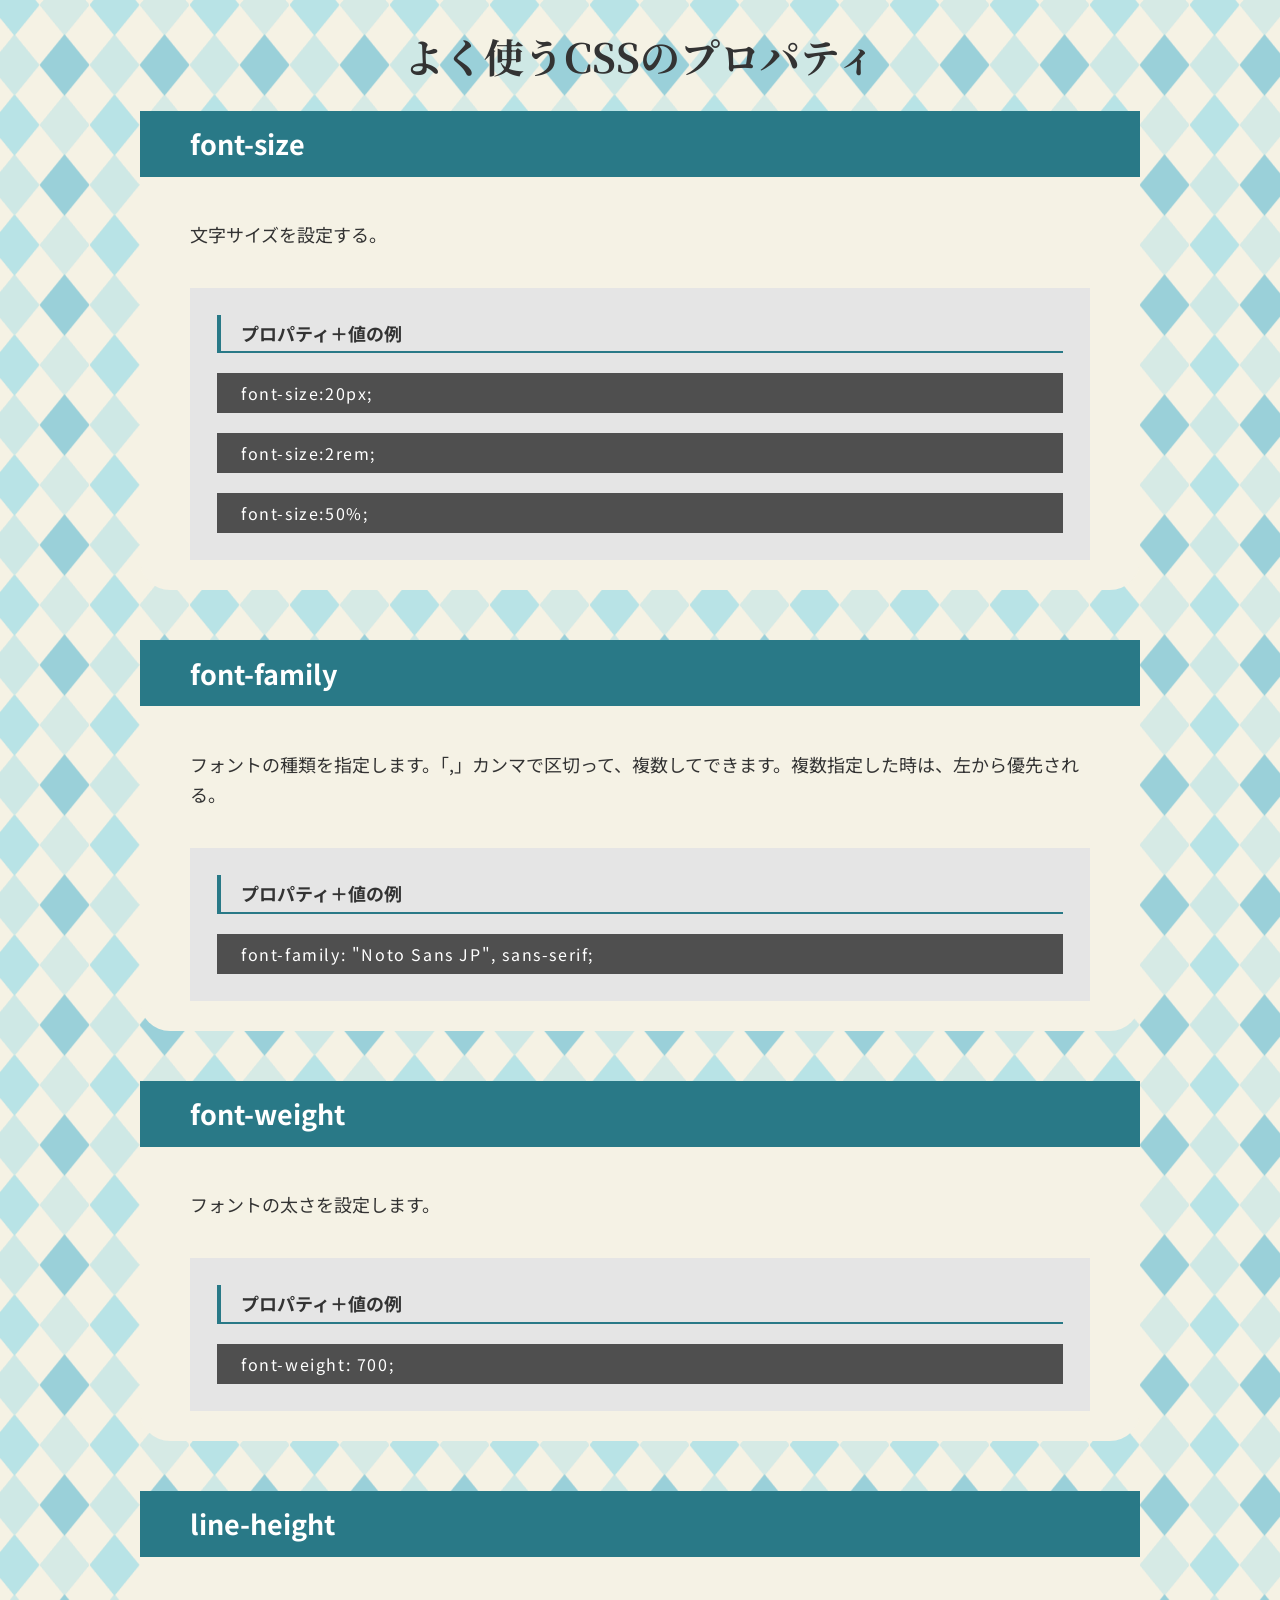
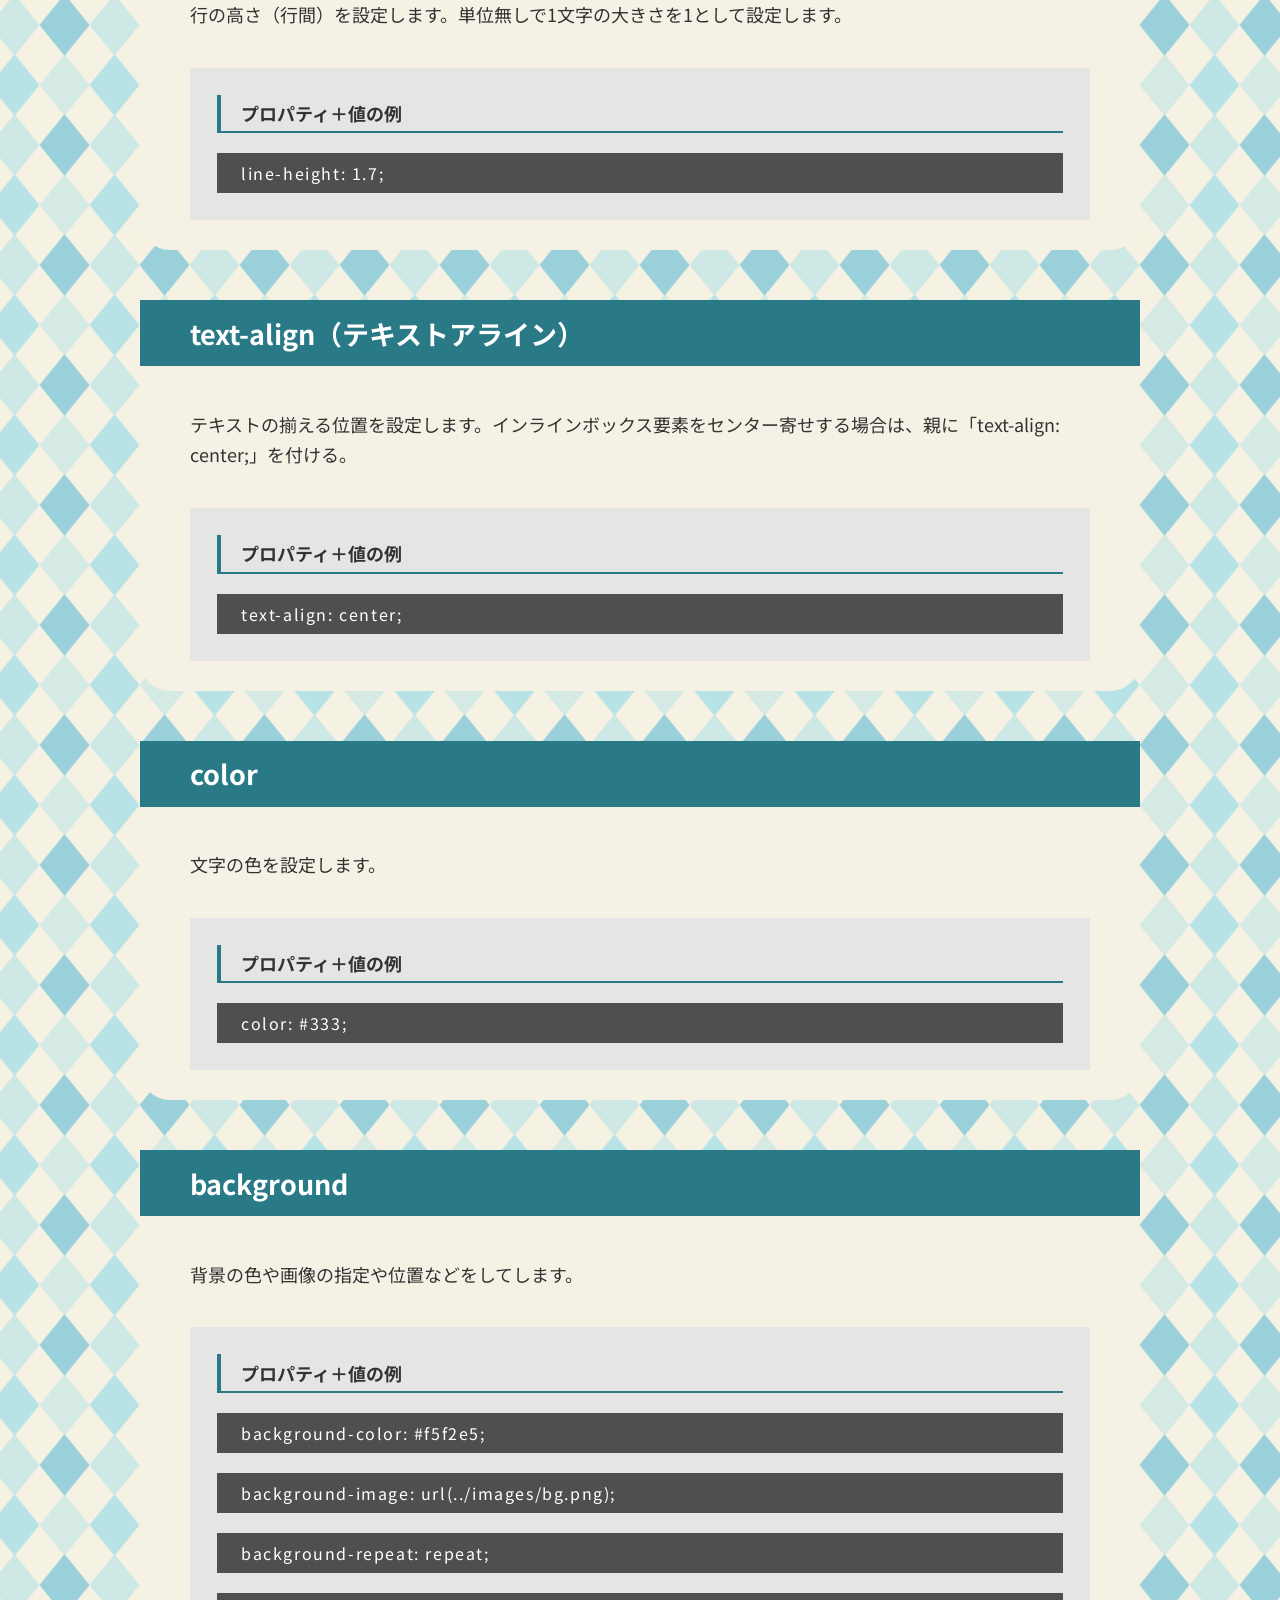
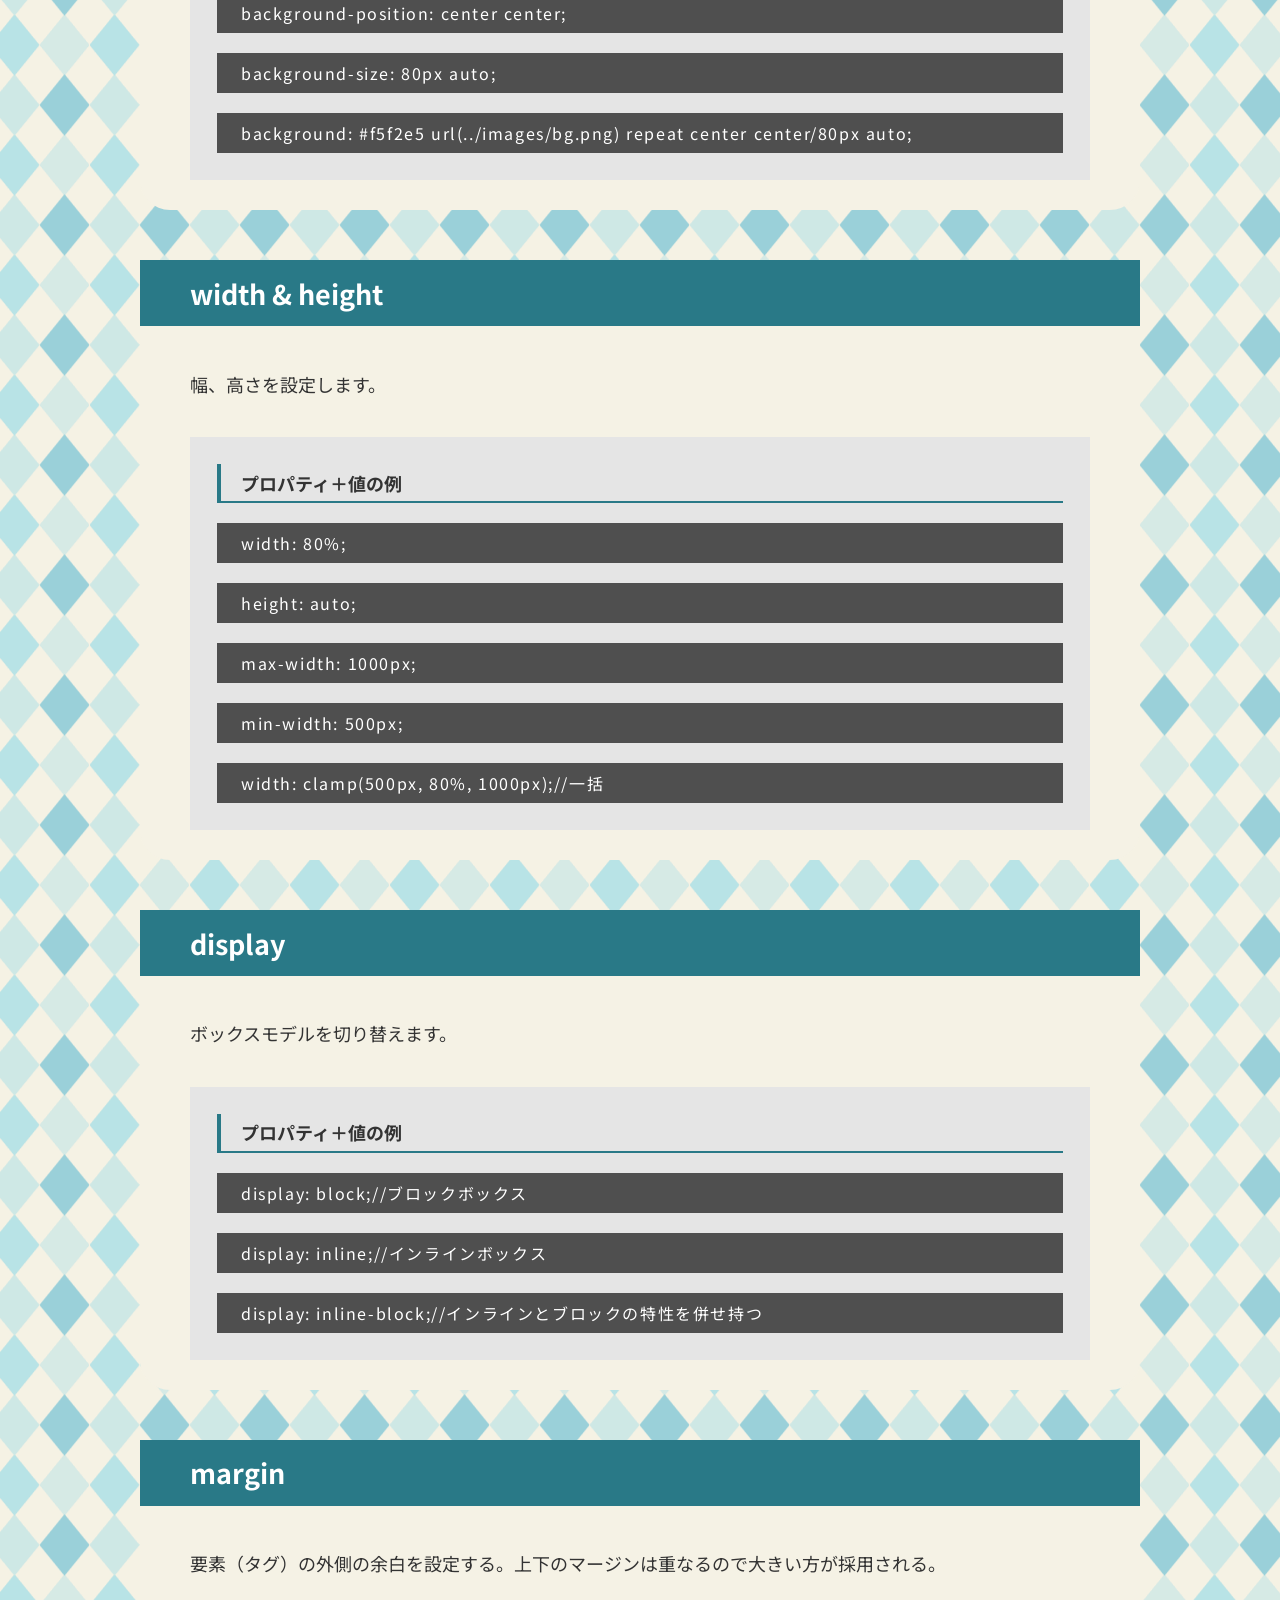
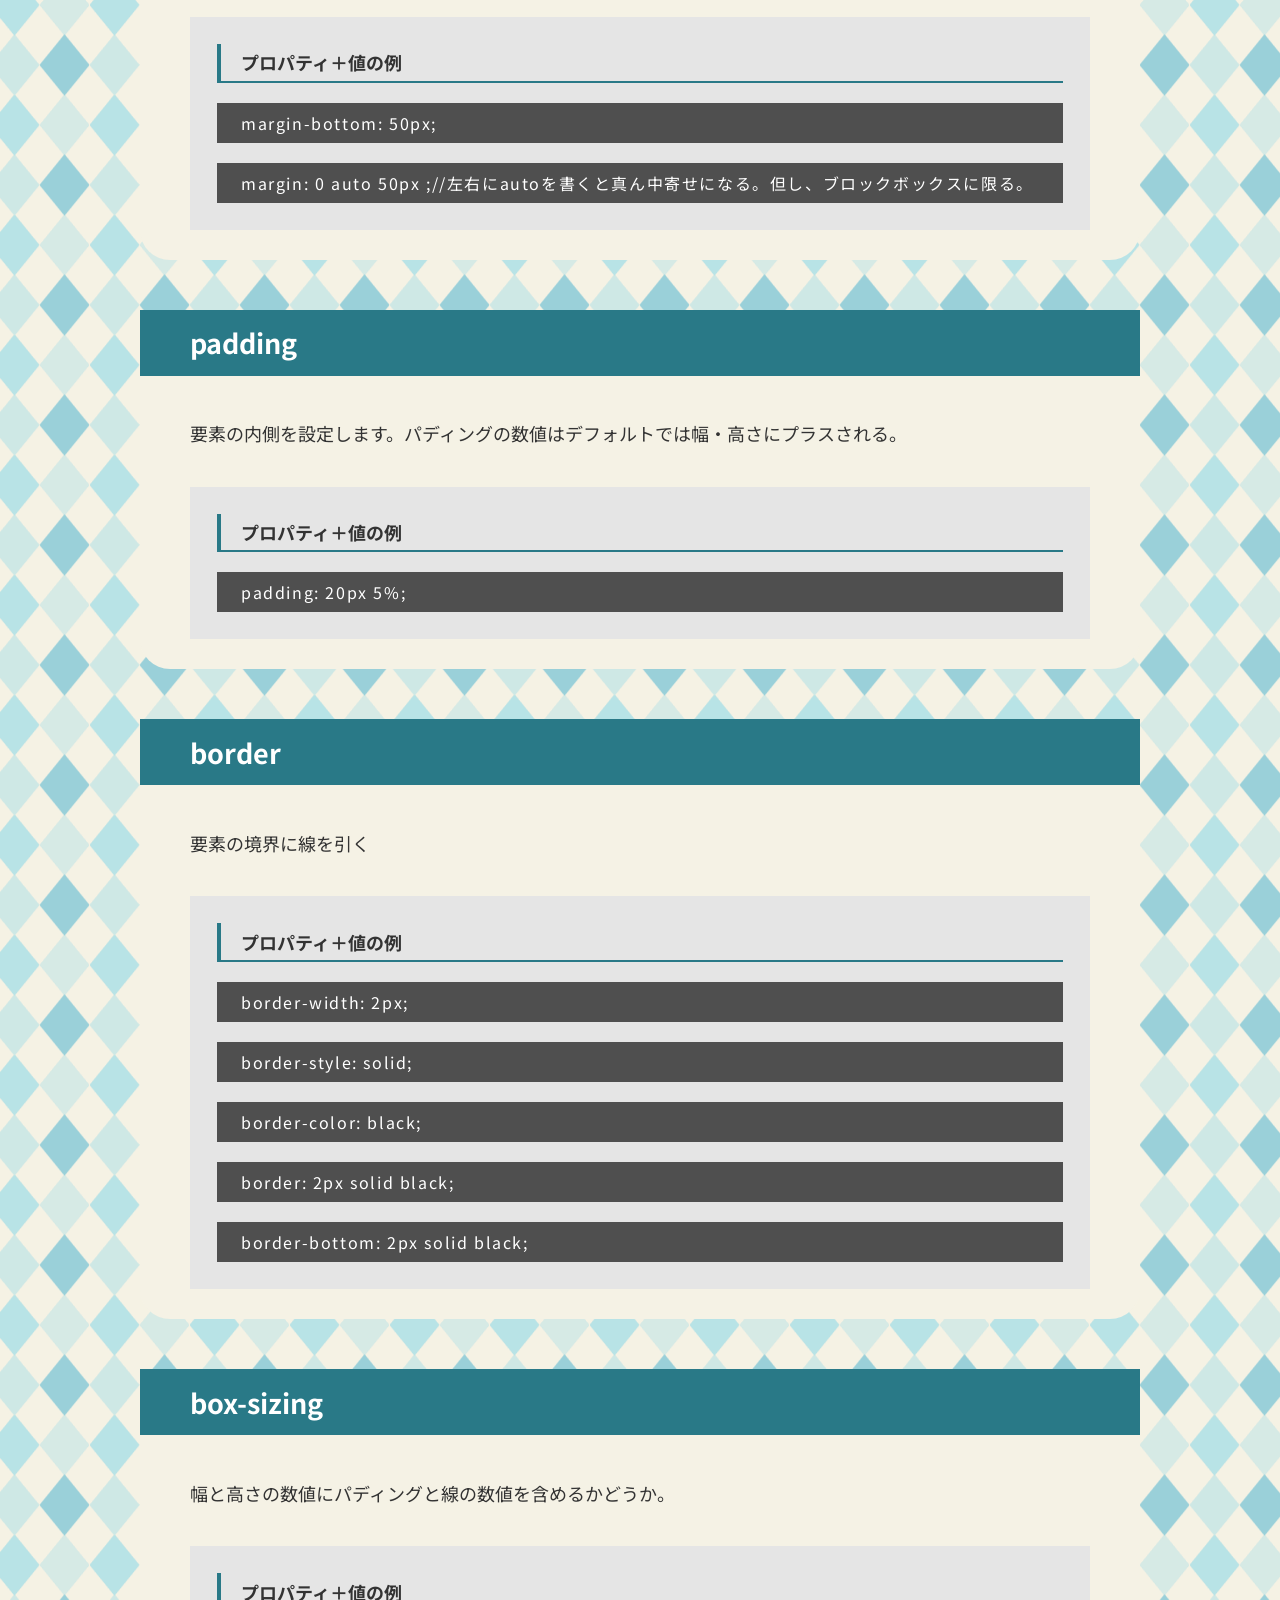
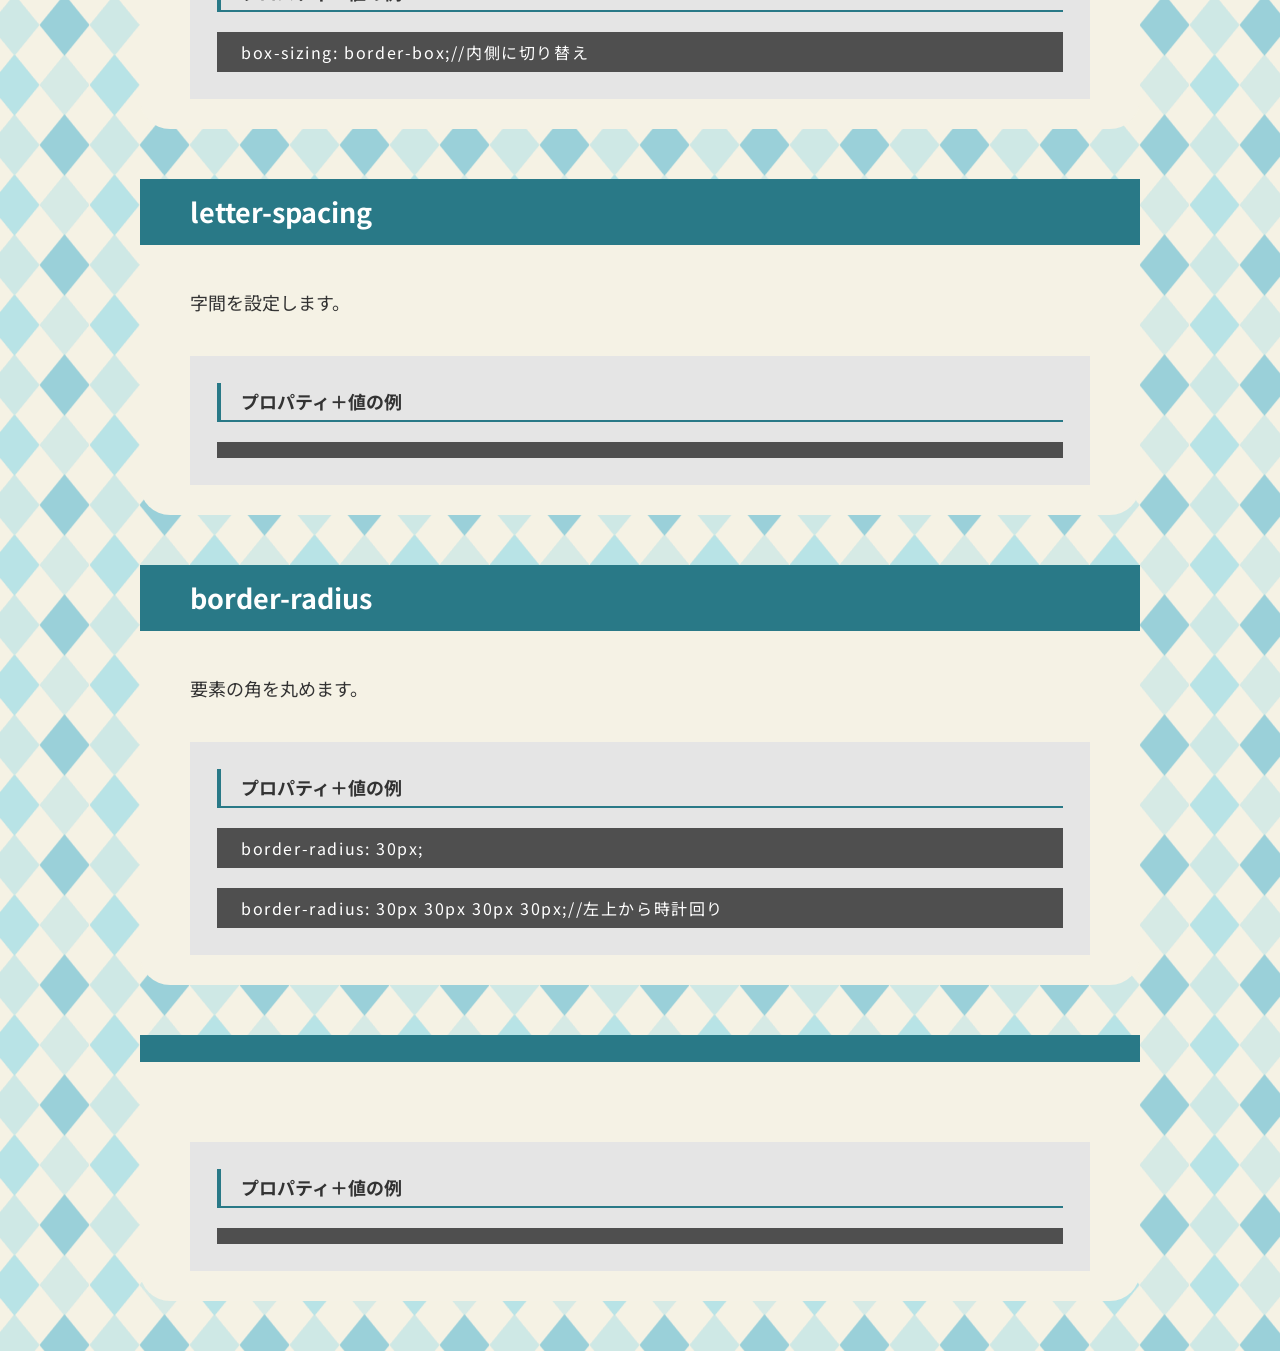
==== index.html @ 4ee24ee9 "first commit" ====
<!DOCTYPE html>
<html lang="ja">

<head>
  <meta charset="UTF-8">
  <meta name="viewport" content="width=device-width, initial-scale=1.0">
  <link rel="preconnect" href="https://fonts.googleapis.com">
  <link rel="preconnect" href="https://fonts.gstatic.com" crossorigin>
  <link
    href="https://fonts.googleapis.com/css2?family=Noto+Sans+JP:wght@100..900&family=Noto+Serif+JP:wght@200..900&display=swap"
    rel="stylesheet">
  <link rel="stylesheet" href="css/style.css">
  <title>CSSレッスン</title>
</head>

<!-- 
  class名にする際は、基本名前を同じにする。
  部分的に変更する場合は、後の部分をスペースを空けて名前を付ける。
-->

<body>
  <h1>よく使うCSSのプロパティ</h1>
  <section>
    <h2>font-size</h2>
    <p>文字サイズを設定する。</p>
    <dl>
      <dt>プロパティ＋値の例</dt>
      <dd>font-size:20px;</dd>
      <dd>font-size:2rem;</dd>
      <dd>font-size:50%;</dd>
    </dl>
  </section>

  <section>
    <h2>font-family</h2>
    <p>フォントの種類を指定します。「,」カンマで区切って、複数してできます。複数指定した時は、左から優先される。</p>
    <dl>
      <dt>プロパティ＋値の例</dt>
      <dd>font-family: "Noto Sans JP", sans-serif;</dd>
    </dl>
  </section>


  <section>
    <h2>font-weight</h2>
    <p>フォントの太さを設定します。</p>
    <dl>
      <dt>プロパティ＋値の例</dt>
      <dd>font-weight: 700;</dd>
    </dl>
  </section>

  <section>
    <h2>line-height</h2>
    <p>行の高さ（行間）を設定します。単位無しで1文字の大きさを1として設定します。</p>
    <dl>
      <dt>プロパティ＋値の例</dt>
      <dd>line-height: 1.7;</dd>
    </dl>
  </section>

  <section>
    <h2> text-align（テキストアライン）</h2>
    <p>テキストの揃える位置を設定します。インラインボックス要素をセンター寄せする場合は、親に「text-align: center;」を付ける。</p>
    <dl>
      <dt>プロパティ＋値の例</dt>
      <dd> text-align: center;</dd>
    </dl>
  </section>

  <section>
    <h2>color</h2>
    <p>文字の色を設定します。</p>
    <dl>
      <dt>プロパティ＋値の例</dt>
      <dd>color: #333;</dd>
    </dl>
  </section>

  <section>
    <h2>background</h2>
    <p>背景の色や画像の指定や位置などをしてします。</p>
    <dl>
      <dt>プロパティ＋値の例</dt>
      <dd>background-color: #f5f2e5;</dd>
      <dd> background-image: url(../images/bg.png);</dd>
      <dd>background-repeat: repeat;</dd>
      <dd>background-position: center center;</dd>
      <dd>background-size: 80px auto;</dd>
      <dd>background: #f5f2e5 url(../images/bg.png) repeat center center/80px auto;</dd>
    </dl>
  </section>

  <section>
    <h2>width &amp; height</h2>
    <p>幅、高さを設定します。</p>
    <dl>
      <dt>プロパティ＋値の例</dt>
      <dd>width: 80%;</dd>
      <dd> height: auto;</dd>
      <dd>max-width: 1000px;</dd>
      <dd>min-width: 500px;</dd>
      <dd>width: clamp(500px, 80%, 1000px);//一括</dd>
    </dl>
  </section>

  <section>
    <h2>display</h2>
    <p>ボックスモデルを切り替えます。</p>
    <dl>
      <dt>プロパティ＋値の例</dt>
      <dd>display: block;//ブロックボックス</dd>
      <dd>display: inline;//インラインボックス</dd>
      <dd>display: inline-block;//インラインとブロックの特性を併せ持つ</dd>
    </dl>
  </section>

  <section>
    <h2>margin</h2>
    <p>要素（タグ）の外側の余白を設定する。上下のマージンは重なるので大きい方が採用される。</p>
    <dl>
      <dt>プロパティ＋値の例</dt>
      <dd> margin-bottom: 50px;</dd>
      <dd>margin: 0 auto 50px ;//左右にautoを書くと真ん中寄せになる。但し、ブロックボックスに限る。</dd>
    </dl>
  </section>

  <section>
    <h2>padding</h2>
    <p>要素の内側を設定します。パディングの数値はデフォルトでは幅・高さにプラスされる。</p>
    <dl>
      <dt>プロパティ＋値の例</dt>
      <dd>padding: 20px 5%;</dd>
    </dl>
  </section>

  <section>
    <h2>border</h2>
    <p>要素の境界に線を引く</p>
    <dl>
      <dt>プロパティ＋値の例</dt>
      <dd>border-width: 2px;</dd>
      <dd>border-style: solid;</dd>
      <dd>border-color: black;</dd>
      <dd> border: 2px solid black;</dd>
      <dd>border-bottom: 2px solid black;</dd>
    </dl>
  </section>

  <section>
    <h2>box-sizing</h2>
    <p>幅と高さの数値にパディングと線の数値を含めるかどうか。</p>
    <dl>
      <dt>プロパティ＋値の例</dt>
      <dd>box-sizing: border-box;//内側に切り替え</dd>
    </dl>
  </section>

  <section>
    <h2>letter-spacing</h2>
    <p>字間を設定します。</p>
    <dl>
      <dt>プロパティ＋値の例</dt>
      <dd></dd>
    </dl>
  </section>

  <section>
    <h2>border-radius</h2>
    <p>要素の角を丸めます。</p>
    <dl>
      <dt>プロパティ＋値の例</dt>
      <dd> border-radius: 30px;</dd>
      <dd>border-radius: 30px 30px 30px 30px;//左上から時計回り</dd>
    </dl>
  </section>

  <section>
    <h2></h2>
    <p></p>
    <dl>
      <dt>プロパティ＋値の例</dt>
      <dd></dd>
    </dl>
  </section>

</body>


</html>
---- css/style.css ----
@charset "UTF-8";

html {
  font-size: 62.5%;
}

body {
  font-size: 1.8rem;
  font-family: "Noto Sans JP", sans-serif;
  color: #333;
  background-color: #f5f2e5;
  background-image: url(../images/bg.png);
  background-repeat: repeat;
  background-position: center center;
  background-size: 80px auto;
  background: #f5f2e5 url(../images/bg.png) repeat center center;
}

/* 見出しです */
h1 {
  font-size: 4rem;
  font-family: "Noto Serif JP", serif;
  text-align: center;
}

section {
  background-color: #f5f2e5;
  width: 80%;
  max-width: 1000px;
  min-width: 500px;
  height: auto;
  margin: 0 auto 50px;
  padding-bottom: 30px;
  box-sizing: border-box;
  border-radius: 30px;
  border-radius: 30px 30px 30px 30px;
}

h2 {
  padding: 0.5em 5%;
  background: #297987;
  color: #fff;
}

p {
  line-height: 1.7;
  padding: 20px 5%;
  box-sizing: border-box;
}

dl {
  padding: 1.5em;
  margin: 0 5%;
  background: #e5e5e5;
}

dt {
  font-weight: 700;
  border-bottom: 2px solid #297987;
  border-left: 4px solid #297987;
  padding: 0.3em 20px;
  box-sizing: border-box;
}

dd {
  margin: 20px 0 0 0;
  background: #4f4f4f;
  color: #fff;
  padding: 0.5em calc(20px + 4px);
  font-size: 1.6rem;
  letter-spacing: 0.1em;
}
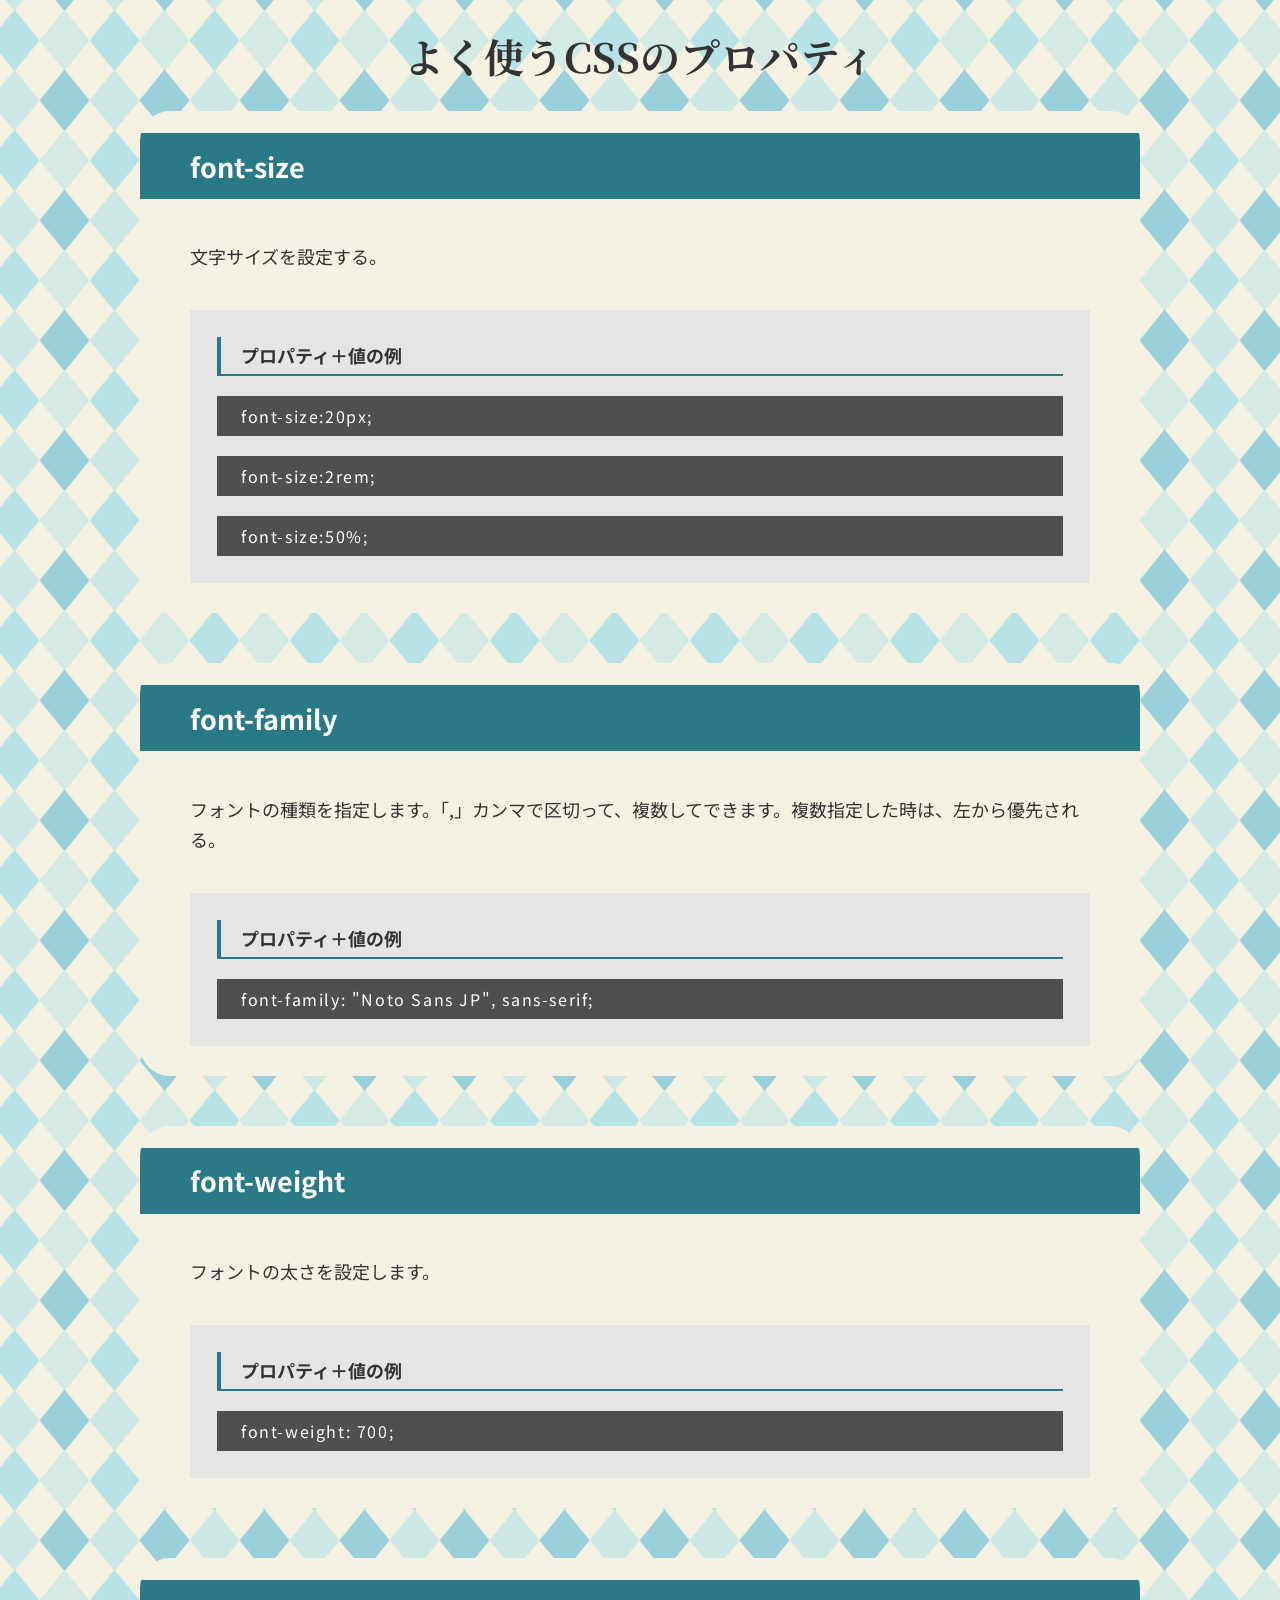
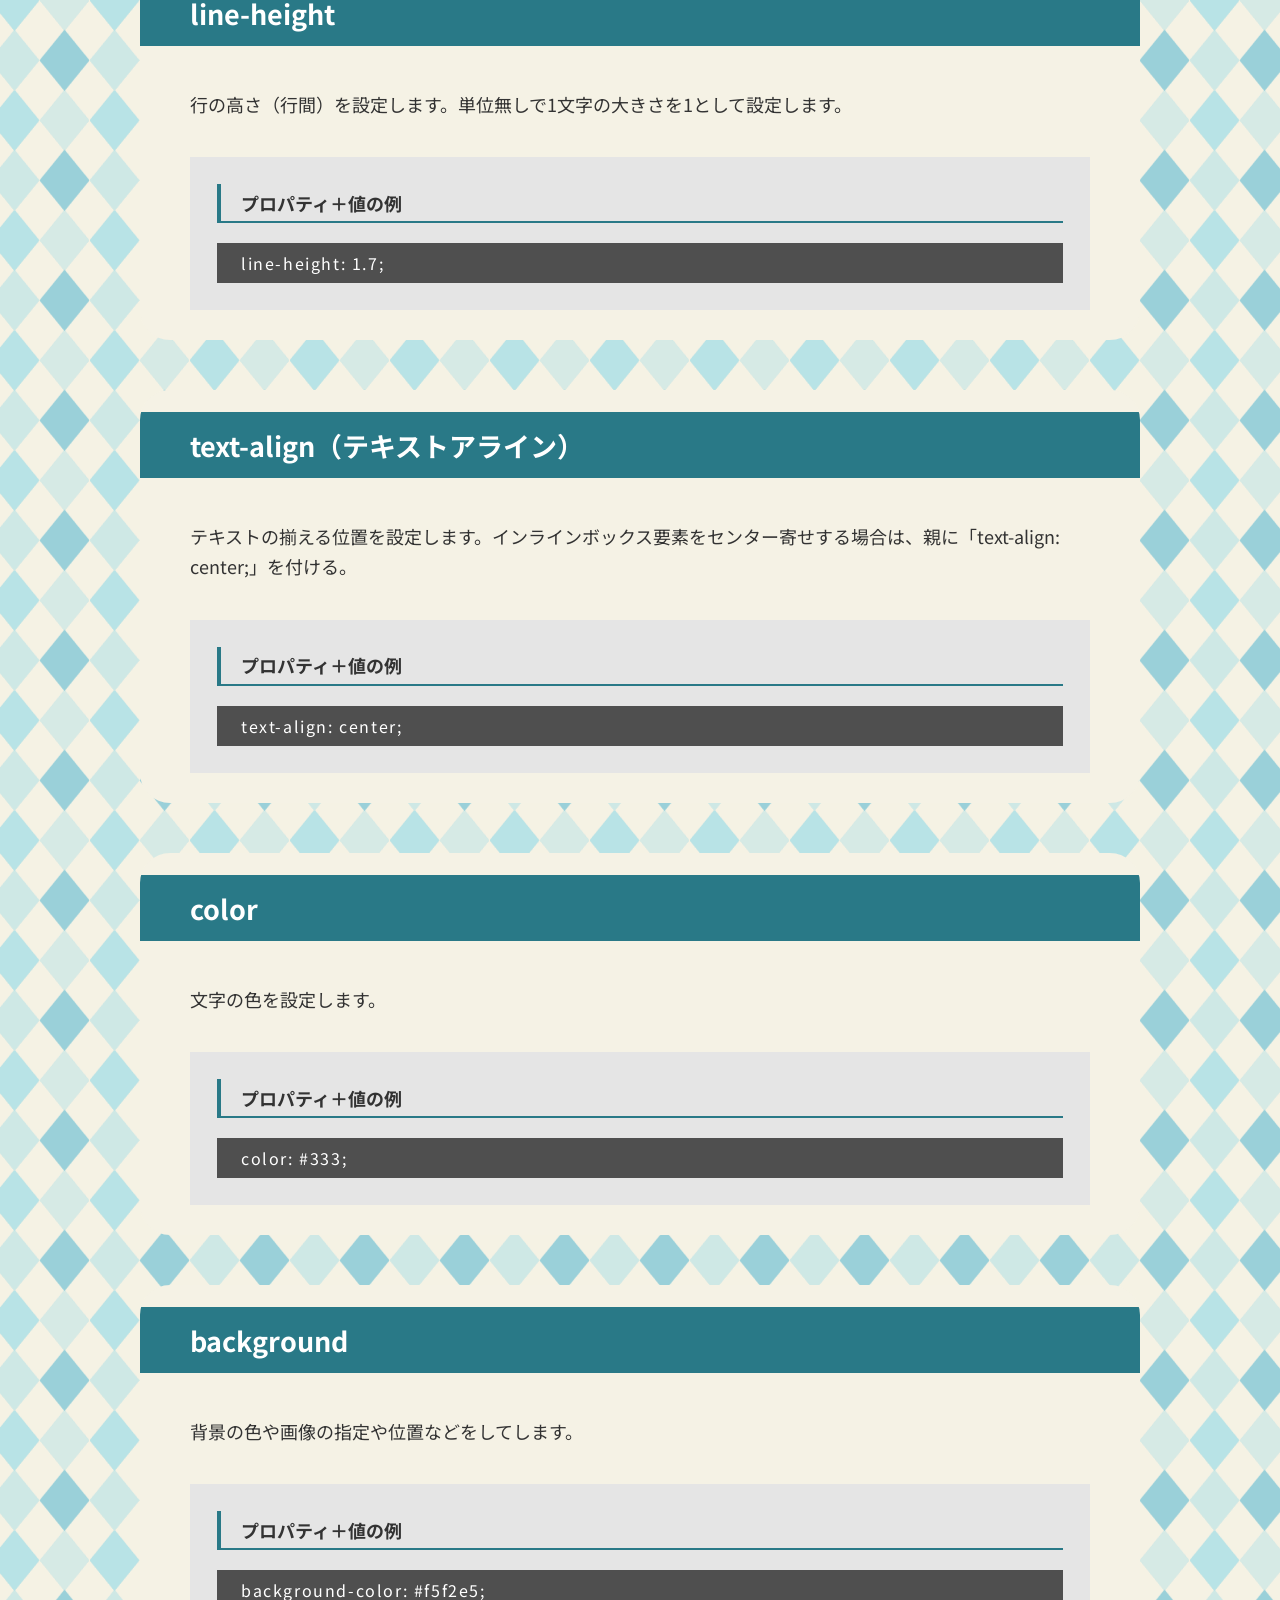
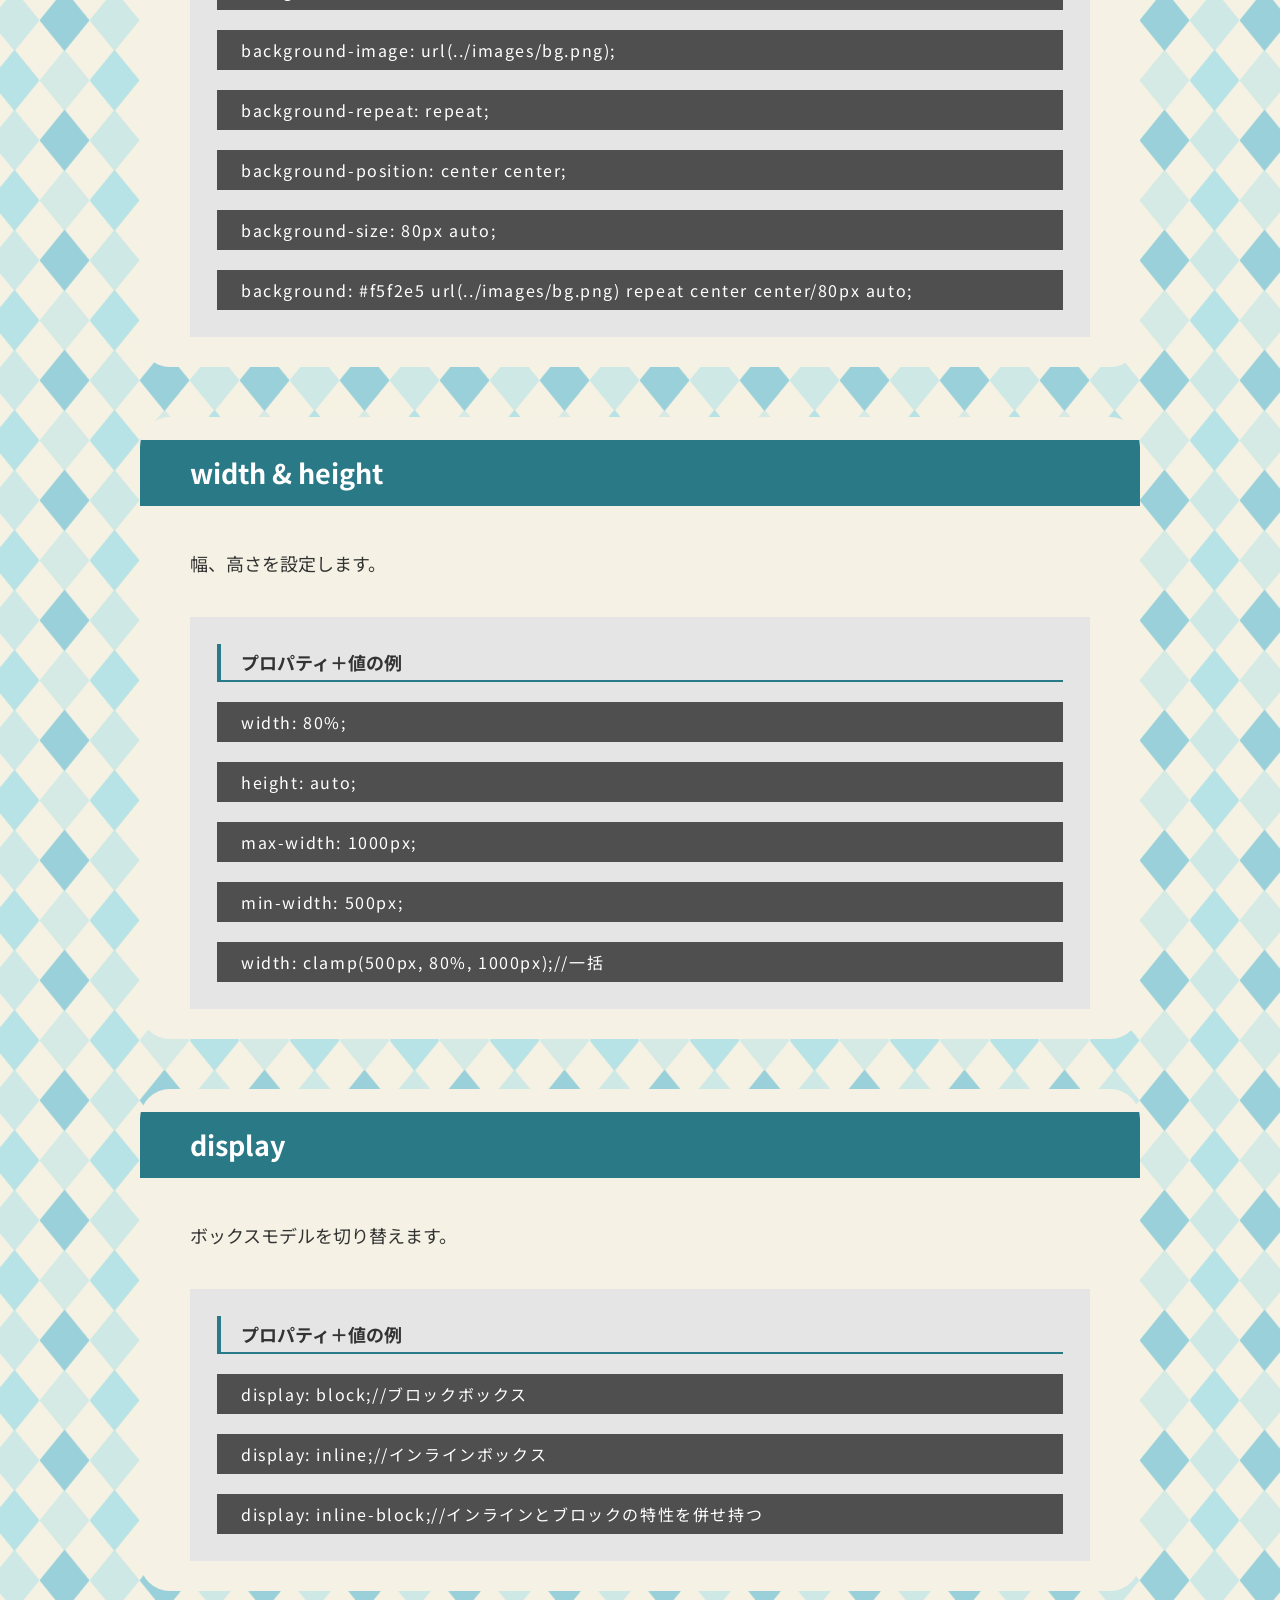
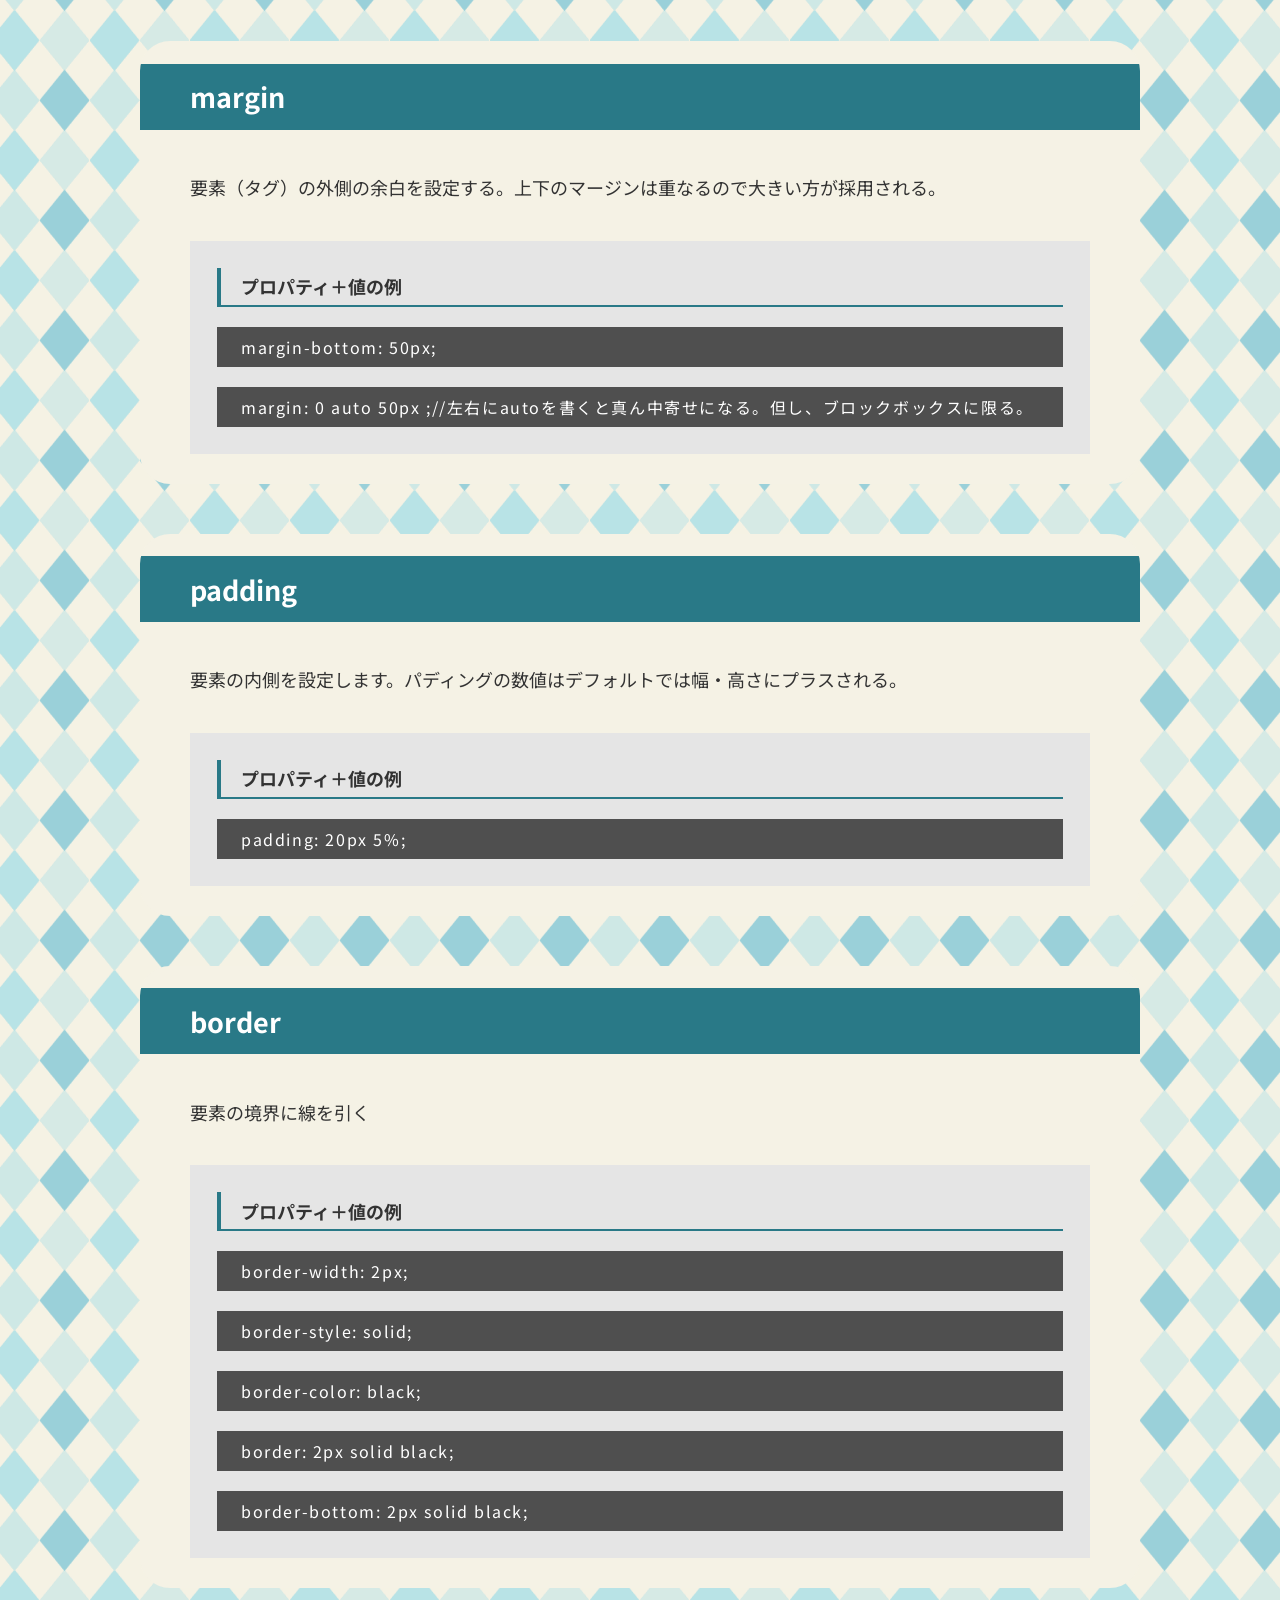
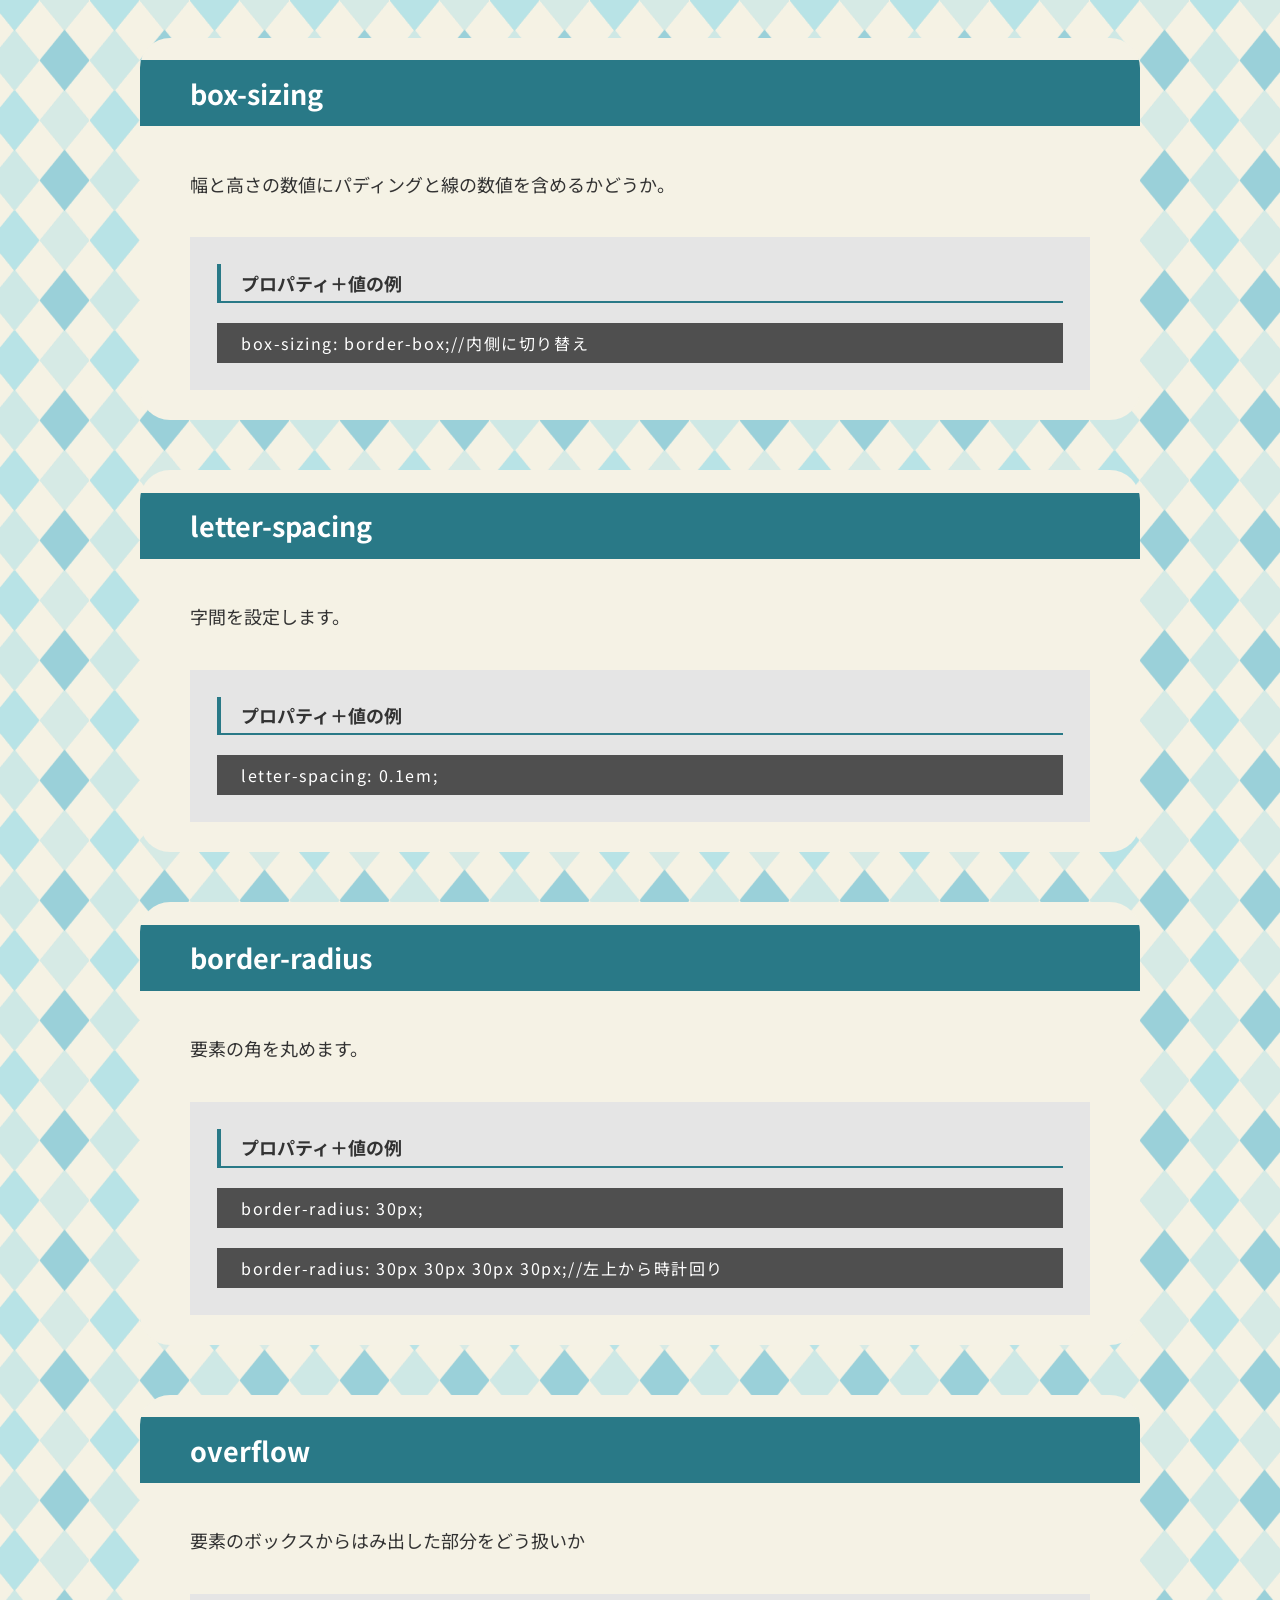
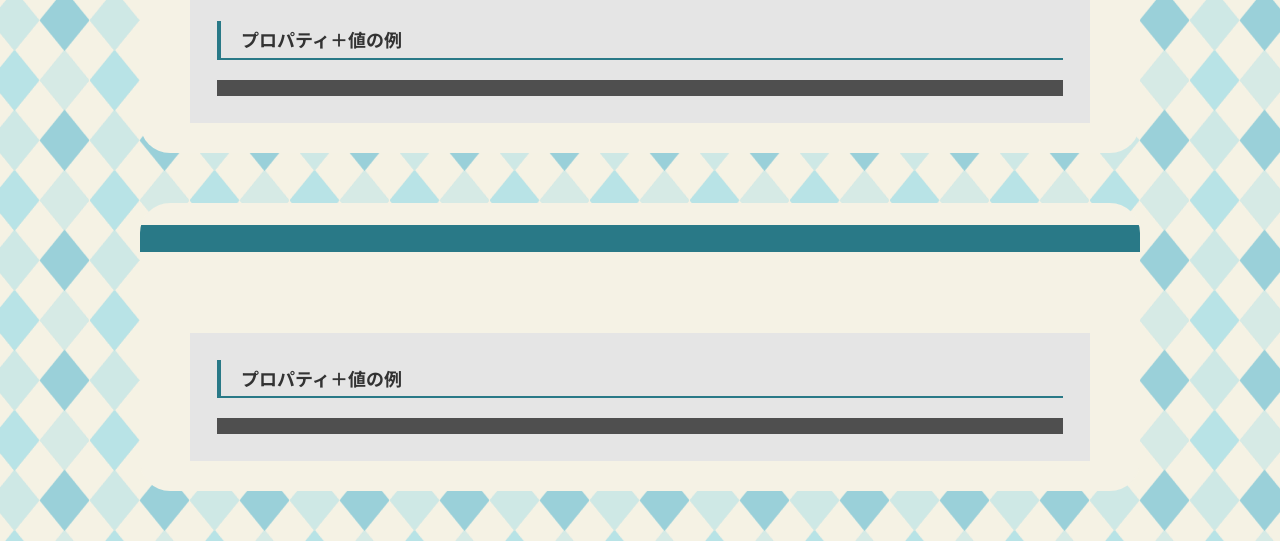
==== commit 6fe67f0f: "変更" ====
--- a/index.html
+++ b/index.html
@@ -161,7 +161,7 @@
     <p>字間を設定します。</p>
     <dl>
       <dt>プロパティ＋値の例</dt>
-      <dd></dd>
+      <dd> letter-spacing: 0.1em;</dd>
     </dl>
   </section>
 
@@ -172,6 +172,15 @@
       <dt>プロパティ＋値の例</dt>
       <dd> border-radius: 30px;</dd>
       <dd>border-radius: 30px 30px 30px 30px;//左上から時計回り</dd>
+    </dl>
+  </section>
+
+  <section>
+    <h2>overflow</h2>
+    <p>要素のボックスからはみ出した部分をどう扱いか</p>
+    <dl>
+      <dt>プロパティ＋値の例</dt>
+      <dd></dd>
     </dl>
   </section>
 
--- a/css/style.css
+++ b/css/style.css
@@ -34,6 +34,7 @@
   box-sizing: border-box;
   border-radius: 30px;
   border-radius: 30px 30px 30px 30px;
+  overflow: hidden;
 }
 
 h2 {
@@ -69,4 +70,5 @@
   padding: 0.5em calc(20px + 4px);
   font-size: 1.6rem;
   letter-spacing: 0.1em;
+
 }
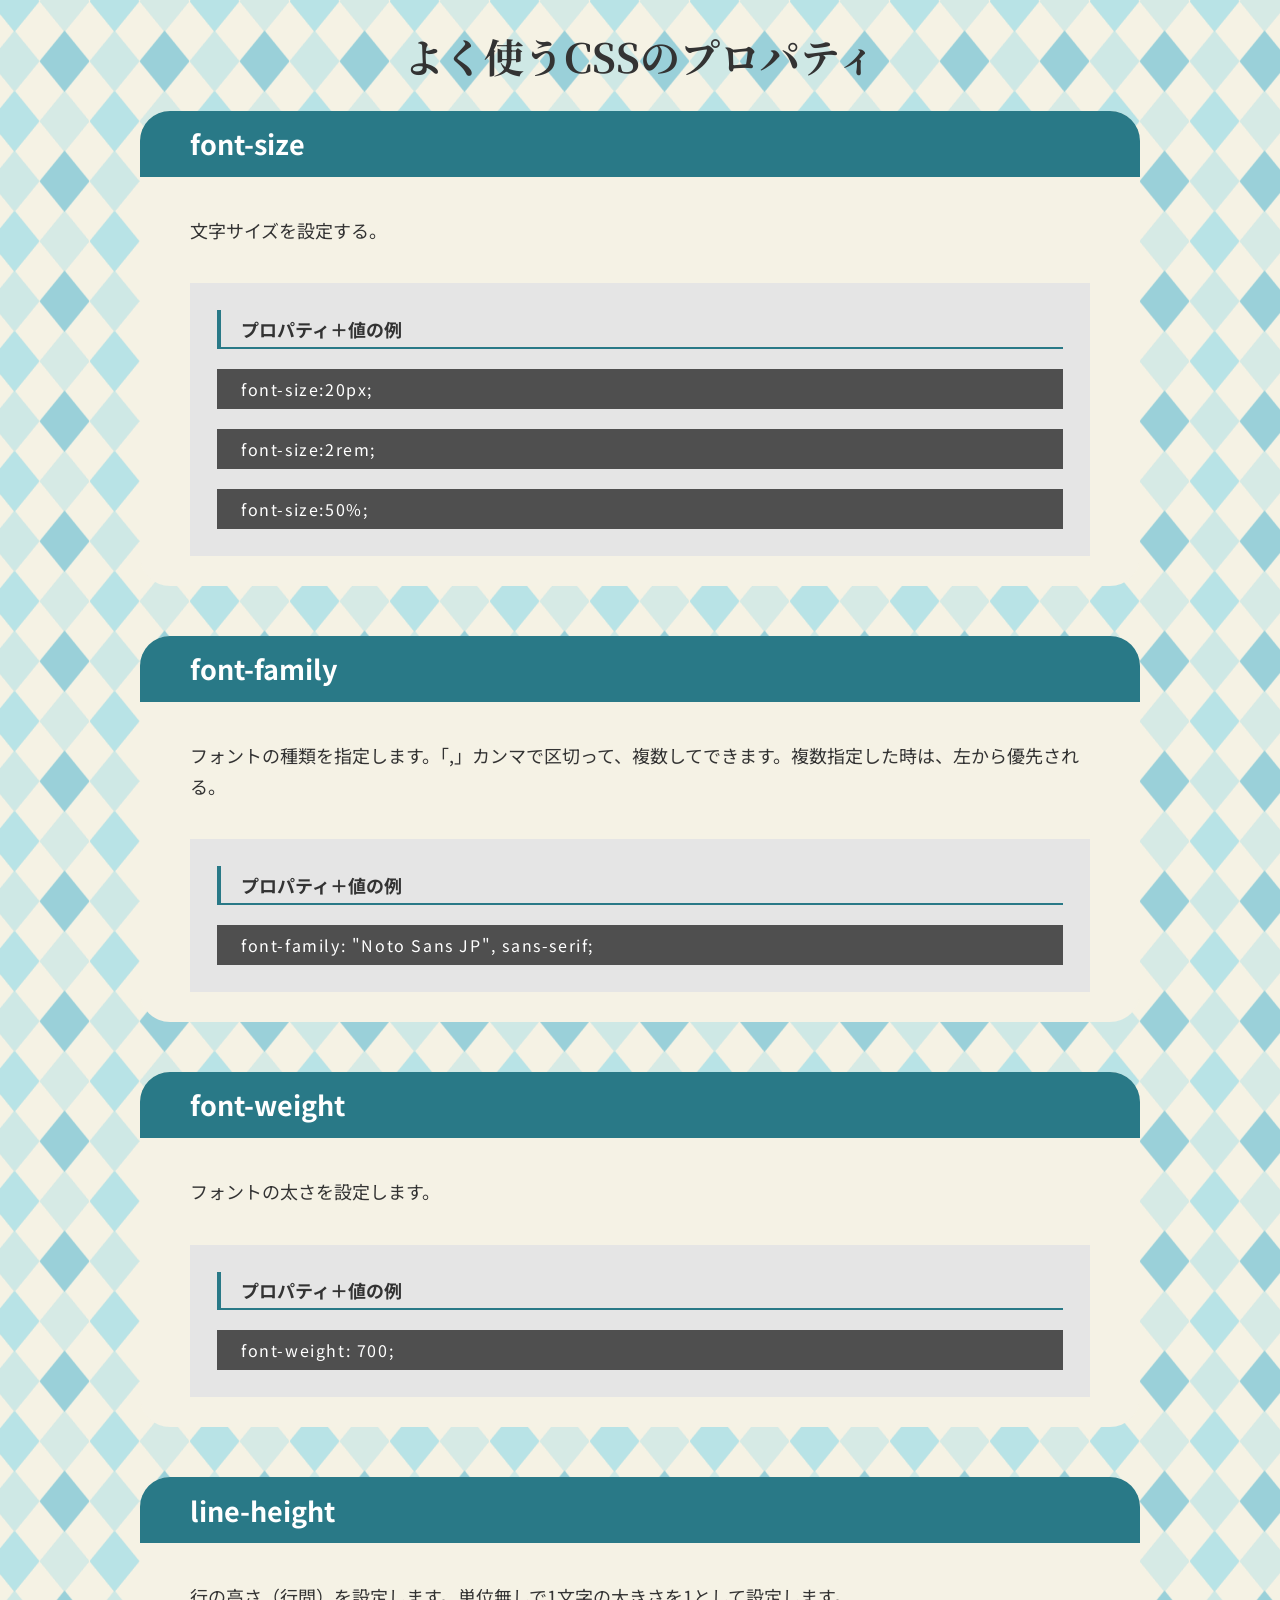
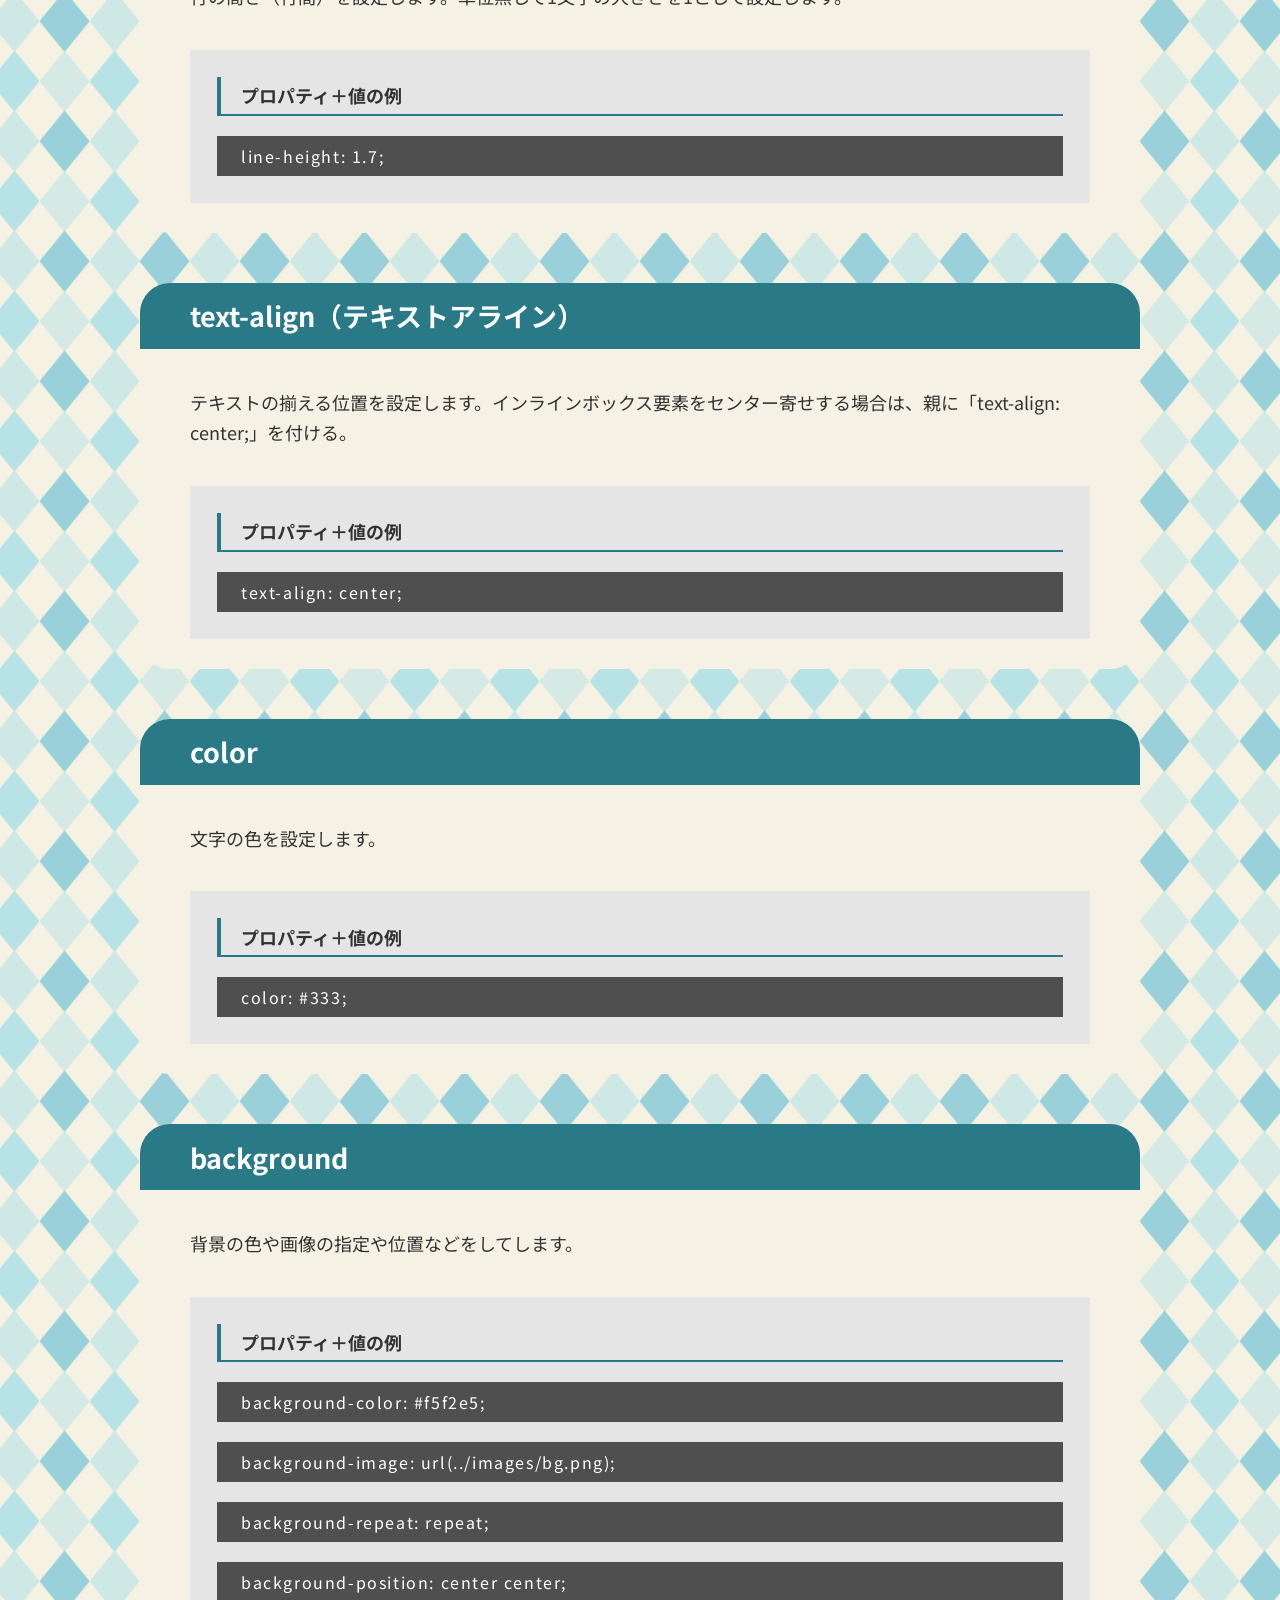
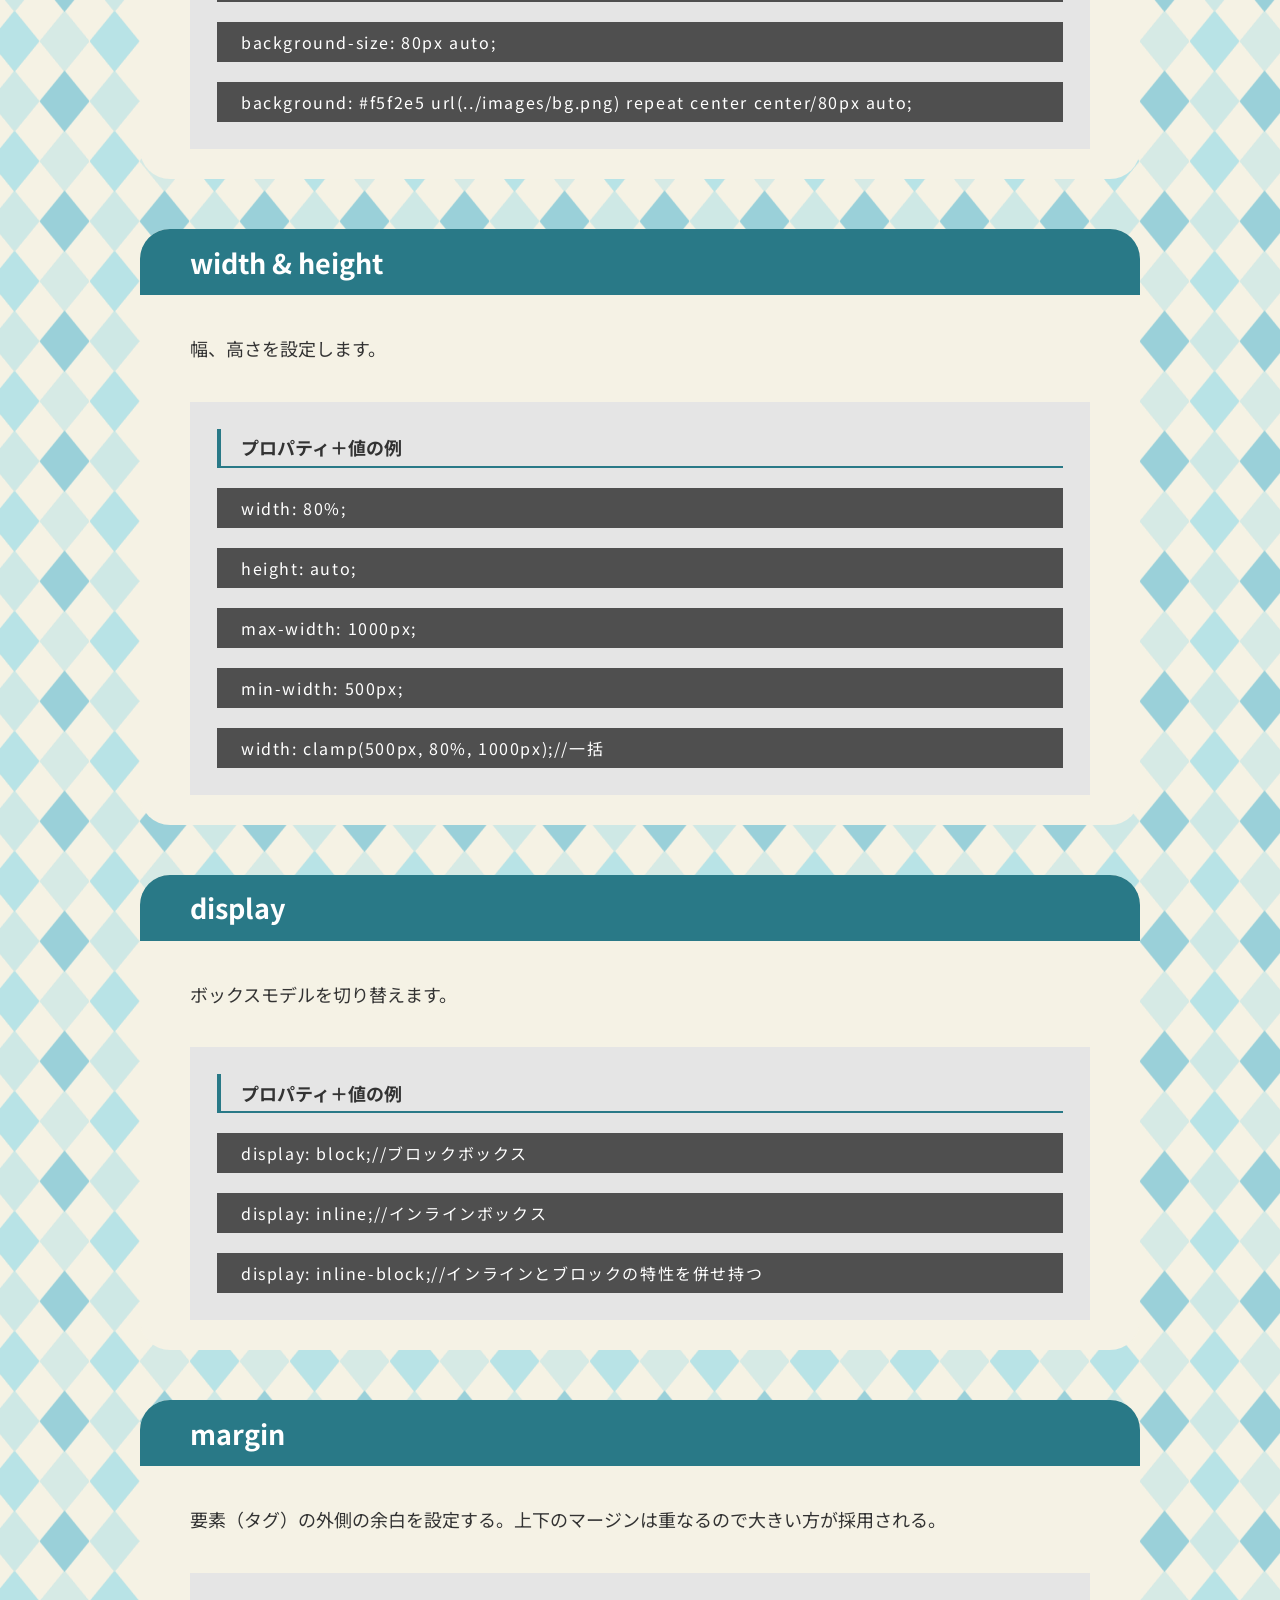
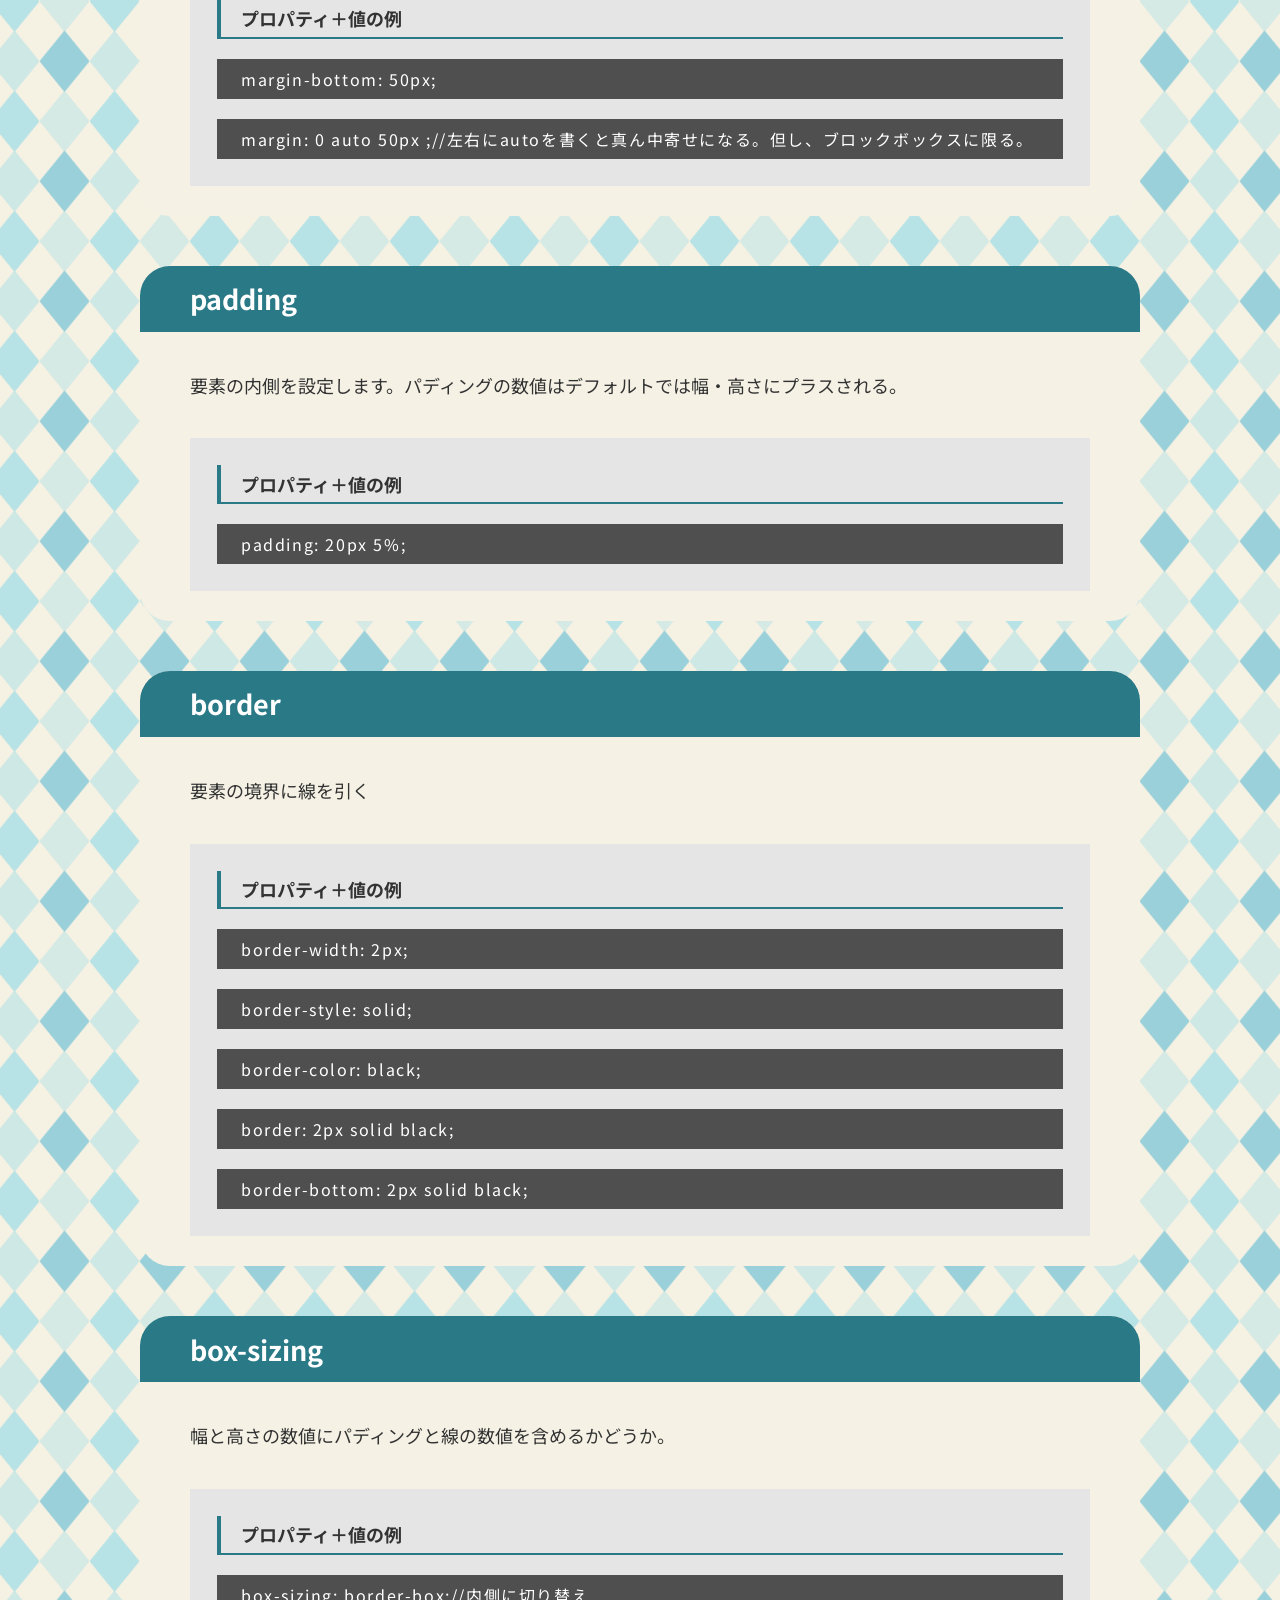
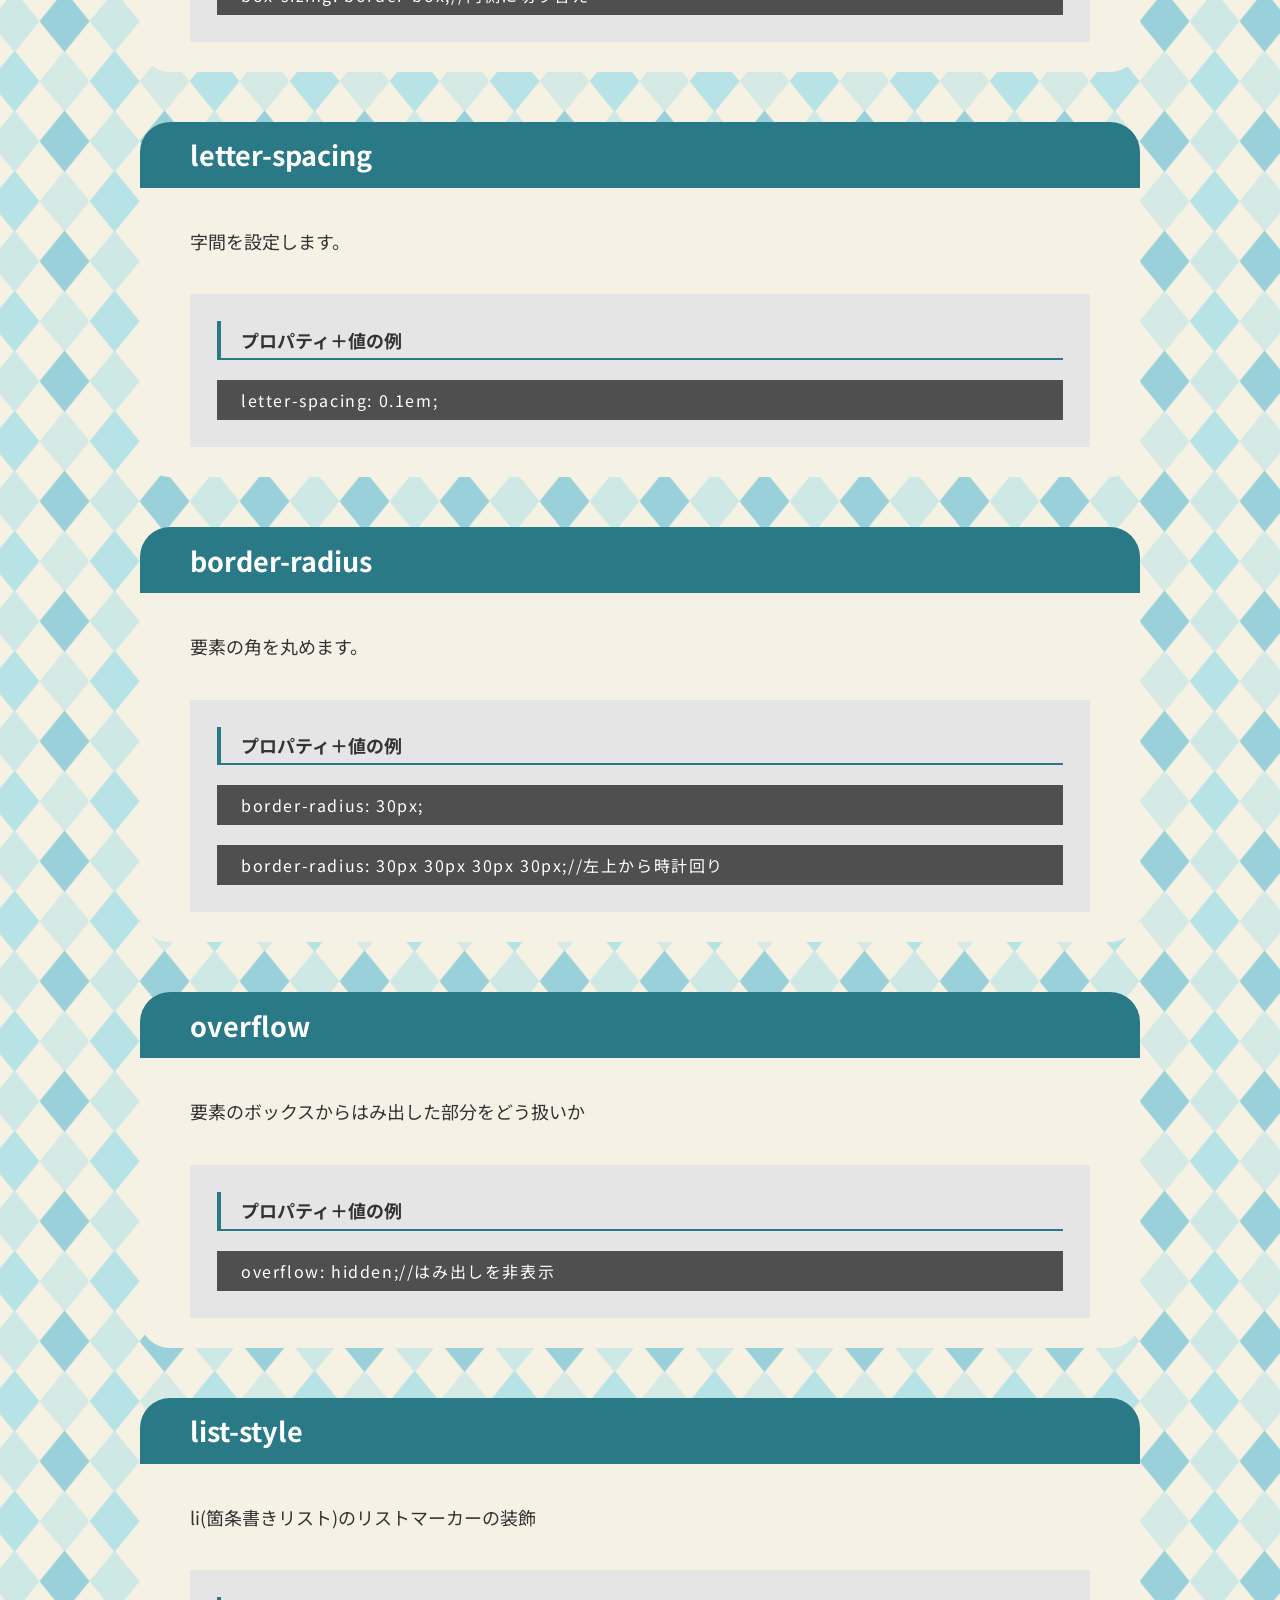
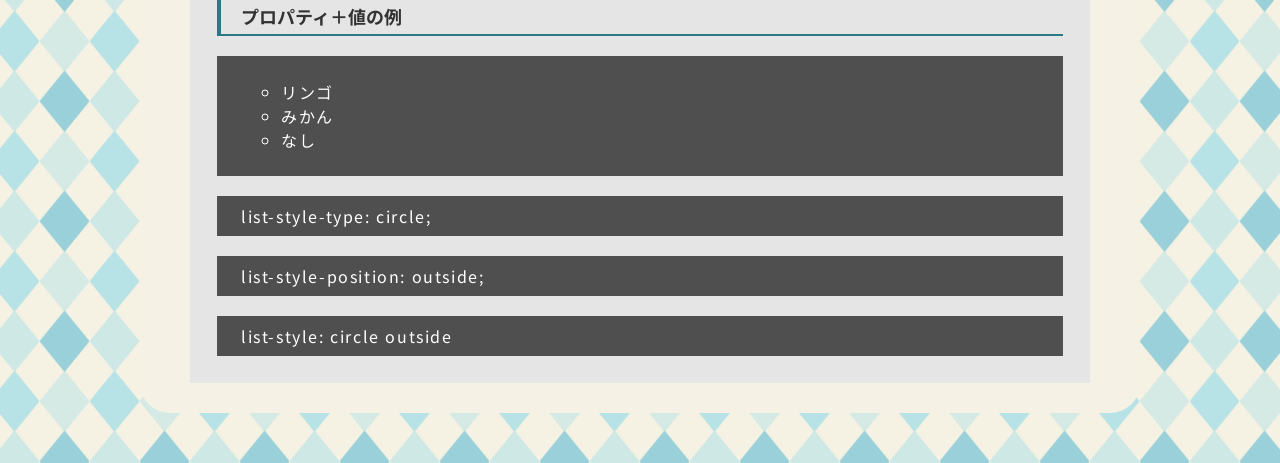
==== commit 33f367de: "変更" ====
--- a/index.html
+++ b/index.html
@@ -180,16 +180,25 @@
     <p>要素のボックスからはみ出した部分をどう扱いか</p>
     <dl>
       <dt>プロパティ＋値の例</dt>
-      <dd></dd>
-    </dl>
-  </section>
-
-  <section>
-    <h2></h2>
-    <p></p>
-    <dl>
-      <dt>プロパティ＋値の例</dt>
-      <dd></dd>
+      <dd>overflow: hidden;//はみ出しを非表示</dd>
+    </dl>
+  </section>
+
+  <section>
+    <h2>list-style</h2>
+    <p>li(箇条書きリスト)のリストマーカーの装飾</p>
+    <dl>
+      <dt>プロパティ＋値の例</dt>
+      <dd>
+        <ul>
+          <li>リンゴ</li>
+          <li>みかん</li>
+          <li>なし</li>
+        </ul>
+      </dd>
+      <dd> list-style-type: circle;</dd>
+      <dd>list-style-position: outside;</dd>
+      <dd>list-style: circle outside</dd>
     </dl>
   </section>
 
--- a/css/style.css
+++ b/css/style.css
@@ -41,6 +41,7 @@
   padding: 0.5em 5%;
   background: #297987;
   color: #fff;
+  margin: 0;
 }
 
 p {
@@ -70,5 +71,10 @@
   padding: 0.5em calc(20px + 4px);
   font-size: 1.6rem;
   letter-spacing: 0.1em;
+}
 
+ul li{
+  list-style-type: circle;
+  list-style-position: outside;
+  list-style: circle outside;
 }
